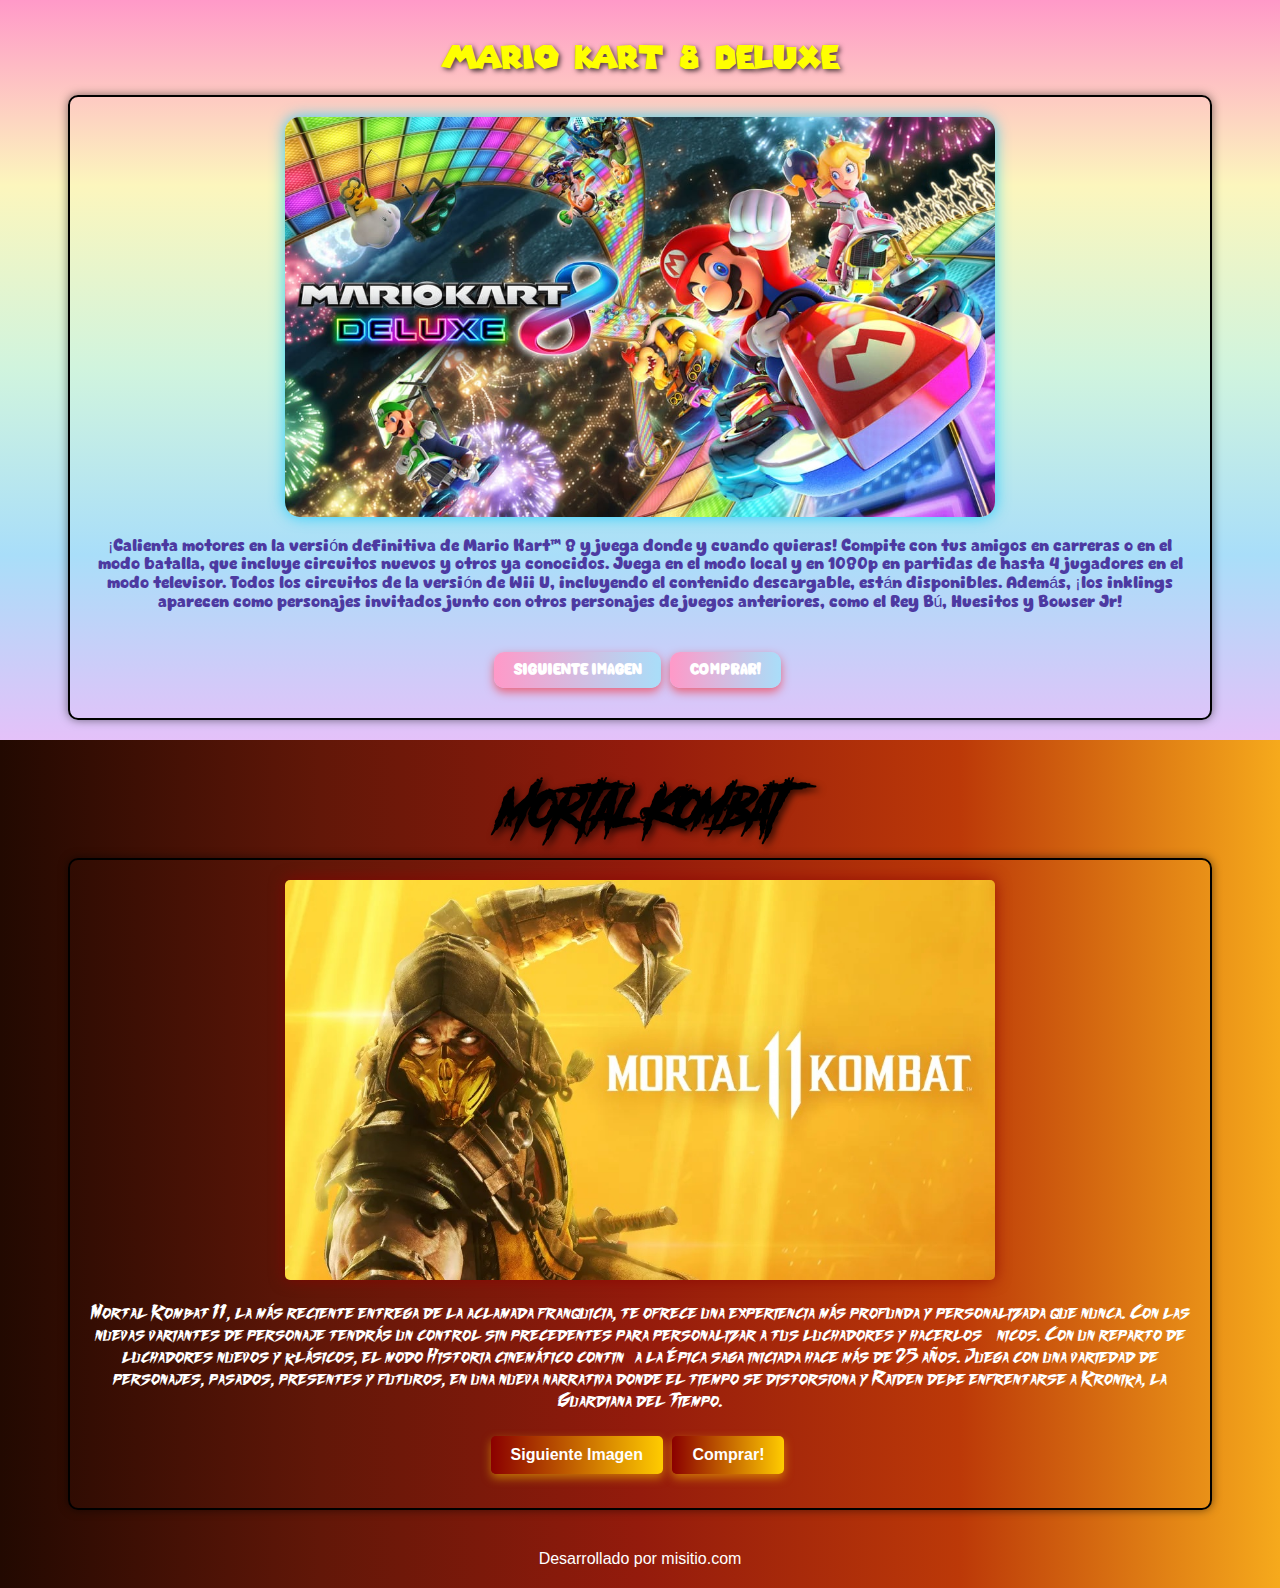
==== index2.html @ 543cd2da "proyecto con los archivos creados y/o modificados de maxi" ====
<!DOCTYPE html>
<html lang="es">
<head>
    <link rel="stylesheet" href="css/estilos-2.css">
    <link rel="stylesheet" href="Fuentes/Fonts.css">
    <link rel="stylesheet" href="pages/mario.html">
    <link rel="stylesheet" href="pages/mortal.html">
    <meta charset="UTF-8">
    <meta name="viewport" content="width=device-width, initial-scale=1.0">
    <title>Juegos</title>
</head>
<body>
    <!DOCTYPE html>
    <html lang="es">
    
    <head>
        <meta charset="UTF-8">
        <meta name="viewport" content="width=device-width, initial-scale=1.0">
        <title> Juegos </title>
        <link rel="stylesheet" href="css/estilos-2.css">
        <link rel="stylesheet" href="pages/mario.html">
        <link rel="stylesheet" href="pages/mortal.html">
        <link rel="stylesheet" href="Fuentes/Fonts.css">
    
        </head>
    
    <body>
      <div class="top-section">
            <h1 class="Title-Mk-8">Mario Kart 8 Deluxe</h1>
            <div class="Container-mk-8">
                <div class="content-container">
                    <div class="image-container">
                        <img class="Img-Mk-8" src="/images/MarioK/mario-kart-8-deluxe.jpg" alt="">
                    </div>
                    <p class="Text-Mk-8" id="text-mk8">
                        ¡Calienta motores en la versión definitiva de Mario Kart™ 8 y juega donde y cuando quieras!
                        Compite con tus amigos en carreras o en el modo batalla, que incluye circuitos nuevos y otros ya conocidos.
                        Juega en el modo local y en 1080p en partidas de hasta 4 jugadores en el modo televisor.
                        Todos los circuitos de la versión de Wii U, incluyendo el contenido descargable, están disponibles.
                        Además, ¡los inklings aparecen como personajes invitados junto con otros personajes de juegos anteriores,
                        como el Rey Bú, Huesitos y Bowser Jr!
                    </p>
                    <a class="Button-mk-8" href="javascript:void(0);" onclick="nextImage('mk8')">Siguiente Imagen</a>
                    <a href=" "><a class="Button-mk-8">Comprar!</a></a>
                </div>
            </div>
        </div>
    
        <div class="bottom-section">
            <h1 class="Title-mk-11">Mortal   Kombat</h1>
            <div class="Container-Mk-11">
                <div class="content-container">
                    <div class="image-container">
                        <img class="Img-Mk-11" src="/images/MortalK/mortal-kombat-11.jpg" alt="">
                    </div>
                    <p class="Text-Mk-11" id="text-mk11">
                        Mortal Kombat 11, la más reciente entrega de la aclamada franquicia,
                        te ofrece una experiencia más profunda y personalizada que nunca.
                        Con las nuevas variantes de personaje tendrás un control sin precedentes
                        para personalizar a tus luchadores y hacerlos únicos.
                        Con un reparto de luchadores nuevos y klásicos, el modo Historia cinemático
                        continúa la épica saga iniciada hace más de 25 años.
                        Juega con una variedad de personajes, pasados, presentes y futuros,
                        en una nueva narrativa donde el tiempo se distorsiona y Raiden debe
                        enfrentarse a Kronika, la Guardiana del Tiempo.
                    </p>
                    <a class="Button-mk-11" href="javascript:void(0);" onclick="nextImage('mk11')">Siguiente Imagen</a>
                    <a href="pages/mortal.html"><a class="Button-mk-11">Comprar!</a></a>
                </div>
            </div>
            <footer>Desarrollado por misitio.com</footer>
        </div>
    </body>
        <script>
         let mk8Images = [
            "/images/MarioK/mario-kart-8-deluxe.jpg",
            "/images/MarioK/MarioK1.png",
            "/images/MarioK/MarioK2.png",
            "/images/MarioK/MarioK4.png"
        ];
    
        let mk8Texts = [
            " ¡Calienta motores en la versión definitiva de Mario Kart™ 8 y juega donde y cuando quieras! Compite con tus amigos en carreras o en el modo batalla, que incluye circuitos nuevos y otros ya conocidos. Juega en el modo local y en 1080p en partidas de hasta 4 jugadores en el modo televisor. Todos los circuitos de la versión de Wii U, incluyendo el contenido descargable, están disponibles. Además, ¡los inklings aparecen como personajes invitados junto con otros personajes de juegos anteriores, como el Rey Bú, Huesitos y Bowser Jr!",
            
            " Si buscas diversión sin límites, este es el juego perfecto. Con más de 48 circuitos, 42 personajes y una jugabilidad adictiva, Mario Kart 8 Deluxe ofrece la experiencia definitiva de carreras arcade. ¡Juega solo, con amigos o en línea y demuestra quién es el mejor piloto!",
            " ✅ Modo multijugador local y en línea hasta para 12 jugadores. ✅ Todos los DLC de la versión de Wii U incluidos.✅ Jugabilidad fluida a 60 FPS y gráficos en HD. ✅ Modo batalla renovado con nuevos circuitos y estrategias.",
            "En Mario Kart 8 Deluxe, si usas a Bowser con el kart Badwagon y ruedas Monster, ¡su peso es el más alto del juego! Esto le permite empujar a otros jugadores con facilidad, pero con menor aceleración."
        ];
    
        let mk11Images = [
            "/images/MortalK/mortal-kombat-11.jpg",
            "/images/MortalK/MortalK1.png",
            "/images/MortalK/MortalK2.png",
            "/images/MortalK/MortalK3.png"
        ];
    
        let mk11Texts = [
            " Mortal Kombat 11, la más reciente entrega de la aclamada franquicia, te ofrece una experiencia más profunda y personalizada que nunca.Con las nuevas variantes de personaje tendrás un control sin precedentes para personalizar a tus luchadores y hacerlos únicos. Con un reparto de luchadores nuevos y klásicos, el modo Historia cinemáticocontinúa la épica saga iniciada hace más de 25 años. Juega con una variedad de personajes, pasados, presentes y futuros, en una nueva narrativa donde el tiempo se distorsiona y Raiden debe enfrentarse a Kronika, la Guardiana del Tiempo. ",
            "Si eres fanático de los juegos de lucha, Mortal Kombat 11 es una joya imperdible. Con su historia cinematográfica épica, una jugabilidad mejorada y personajes icónicos, este título te sumerge en combates intensos con gráficos espectaculares y mecánicas renovadas. ¡Siente el poder de cada golpe y realiza los Fatalities más brutales jamás vistos!",
            "✔️ Variedad de personajes: Desde Scorpion y Sub-Zero hasta invitados como Terminator y Spawn. ✔️ Personalización avanzada: Modifica habilidades, skins y equipo para cada luchador. ✔️ Modo historia envolvente: Un viaje lleno de giros, viajes en el tiempo y enfrentamientos épicos. ✔️ Torres del Tiempo: Desafíos en constante cambio que pondrán a prueba tus habilidades",
            "El icónico grito Toasty! de los antiguos juegos de Mortal Kombat tiene una referencia oculta en MK11. Si realizas un Brutality con Scorpion, a veces escucharás una versión oculta del sonido original. ¡Un guiño nostálgico para los fans de la saga!"
        ];
    
        let mk8Index = 0;
        let mk11Index = 0;
    
        function nextImage(game) {
            if (game === 'mk8') {
                mk8Index = (mk8Index + 1) % mk8Images.length;
                document.querySelector('.Img-Mk-8').src = mk8Images[mk8Index];
                document.querySelector('#text-mk8').textContent = mk8Texts[mk8Index];
            } else if (game === 'mk11') {
                mk11Index = (mk11Index + 1) % mk11Images.length;
                document.querySelector('.Img-Mk-11').src = mk11Images[mk11Index];
                document.querySelector('#text-mk11').textContent = mk11Texts[mk11Index];
            }
        }
    </script>
    
    </html>
</html
---- css/estilos-2.css ----
body {
    height: 100vh;
    margin: 0;
    display: flex;
    flex-direction: column;
    color: white;
    font-family: Arial, sans-serif;
    overflow-x: hidden;
}
.top-section, .bottom-section {
    flex: 1;
    text-align: center;
    padding: 20px;
    position: relative;
}
.top-section {
    background: linear-gradient(to bottom, #ff99c8, #fcf6bd, #d0f4de, #a9def9, #e4c1f9);
}
.bottom-section {
    background: linear-gradient(90deg, #220901, #621708, #941b0c, #bc3908, #f6aa1c);
}
.bottom-section::before {
    content: "";
    position: absolute;
    width: 100%;
    height: 50%;
    bottom: 10%;
    background: radial-gradient(circle, rgba(255, 69, 0, 0.7) 20%, rgba(0, 0, 0, 0) 80%);
    filter: blur(20px);
    z-index: -1; 
}
h1 {
    text-shadow: 2px 2px 5px rgba(0, 0, 0, 0.7);
}
.Title-Mk-8 {
    color: yellow;
    font-family: 'mario1', sans-serif;
}
.Title-mk-11 {
    color: rgb(0, 0, 0);
    font-family: 'mortal1', sans-serif;
    transform: scale(1.5);
}
a {
    text-decoration: none; /* Para quitar subrayado */
}
.Container-mk-8, .Container-Mk-11 {
    max-width: 1100px;
    text-align: center;
    align-items: center;
    display: flex;
    flex-direction: column;
    border: 2px solid #000; 
    border-radius: 10px; 
    box-shadow: 0 6px 20px rgba(0, 0, 0, 0.2), 0 4px 25px rgba(255, 100, 0, 0.3);
    background-color: transparent; 
    padding: 20px;
    margin-left: auto; 
    margin-right: auto; 
}
.image-container img {
    max-width: 90%;  
    max-height: 400px;  
    object-fit: contain;  
    transition: opacity 0.3s ease;
}
.Text-Mk-8, .Mk-11 {
    margin-bottom: 30px;
    text-align: center;
}
.Text-Mk-8{
    color:rgb(77, 58, 161);
    font-family: 'mario2', sans-serif;
}
.Text-Mk-11{
    font-family:'mortal2',sans-serif;
}
.Container-mk-8, .Container-Mk-11 {
    max-width: 1100px;
    text-align: center;
    align-items: center;
    display: flex;
    flex-direction: column;
    padding-left: 20%;
    border: 2px solid #000; 
    border-radius: 10px; 
    box-shadow: 0 0 10px rgba(0, 0, 0, 0.5); 
    background-color: transparent; 
    padding: 20px; 
}
a.Button-mk-8, a.Button-mk-11 {
    display: inline-block;
    padding: 10px 20px;
    border: none;
    cursor: pointer;
    font-size: 16px;
    margin-top: 10px;
    margin-bottom: 10px; 
    box-sizing: border-box;
    text-decoration: none;
}
.Button-mk-8 {
    background: linear-gradient(to right, #ff99c8, #a9def9); 
    color: white;
    margin-right: 5px;
    font-weight: bold;
    border: none;
    border-radius: 10px;
    padding: 12px 24px;
    cursor: pointer;
    box-shadow: 0 4px 10px rgba(255, 0, 0, 0.5);
    transition: all 0.3s ease-in-out;
    font-family: 'mario3', sans-serif;
}
.Button-mk-11 {
    background: linear-gradient(to right, #8b0000, #ffcc00);
    color: #fff;
    font-weight: bold;
    border-radius: 5px;
    margin-right: 5px;
    padding: 12px 24px;
    cursor: pointer;
    box-shadow: 0 4px 10px rgba(255, 204, 0, 0.5);
    transition: all 0.4s ease-in-out;
    position: relative;
    overflow: hidden;
}
.Button-mk-8:hover {
    transform: scale(1.1);
    box-shadow: 0 6px 15px rgba(255, 0, 0, 0.7);
}
.Button-mk-11:hover {
    transform: scale(1.1);
    box-shadow: 0 0 20px rgba(255, 69, 0, 0.8), 0 0 40px rgba(255, 69, 0, 0.5);
}
.Img-Mk-8 {
    max-width: 90%;
    border-radius: 15px;
    box-shadow: 0 0 15px rgba(0, 200, 255, 0.8);
    transition: transform 0.3s ease-in-out, box-shadow 0.3s ease-in-out;
}
.Img-Mk-11 {
    max-width: 90%;
    border-radius: 5px;
    box-shadow: 0 0 15px rgba(139, 0, 0, 0.7);
    transition: transform 0.2s ease-in-out, box-shadow 0.3s ease-in-out;
}
footer {
    padding-top: 40px;
}
---- Fuentes/Fonts.css ----
@font-face{
    font-family: 'mario1';
    src: url(MarioKart/SuperMario256/SuperMario256.ttf) format(truetype);
}
@font-face{
    font-family: 'mario2';
    src: url(/Fuentes/MarioKart/CuteDino/Cute\ Dino.ttf) format(truetype);
}
@font-face{
    font-family: 'mario2';
    src: url(/Fuentes/MarioKart/CuteDino/Cute\ Dino.otf) format(opentype);
}
@font-face{
    font-family: 'mario3';
    src: url(/Fuentes/MarioKart/HOLLYSWEET/HOLYSWEET.ttf) format(truetype);
}
@font-face{
    font-family: 'mortal1';
    src: url(/Fuentes/Mortalkombat/Another_danger/Another\ Danger\ -\ Demo.otf) format(opentype);
}
@font-face{
    font-family: 'mortal1';
    src: url(/Fuentes/Mortalkombat/Another_danger/Another\ Danger\ Slanted\ -\ Demo.otf) format(opentype);
}
@font-face{
    font-family: 'mortal2';
    src: url(/Fuentes/Mortalkombat/Fight-Sprit/Fighting\ Spirit\ 2\ bold.otf) format(opentype);

}
@font-face{ 

    font-family: 'mortal3';
    src: url(/Fuentes/Mortalkombat/Scream-again/Scream\ Again.ttf) format(truetype);
}
---- css/estilos-2.css ----
body {
    height: 100vh;
    margin: 0;
    display: flex;
    flex-direction: column;
    color: white;
    font-family: Arial, sans-serif;
    overflow-x: hidden;
}
.top-section, .bottom-section {
    flex: 1;
    text-align: center;
    padding: 20px;
    position: relative;
}
.top-section {
    background: linear-gradient(to bottom, #ff99c8, #fcf6bd, #d0f4de, #a9def9, #e4c1f9);
}
.bottom-section {
    background: linear-gradient(90deg, #220901, #621708, #941b0c, #bc3908, #f6aa1c);
}
.bottom-section::before {
    content: "";
    position: absolute;
    width: 100%;
    height: 50%;
    bottom: 10%;
    background: radial-gradient(circle, rgba(255, 69, 0, 0.7) 20%, rgba(0, 0, 0, 0) 80%);
    filter: blur(20px);
    z-index: -1; 
}
h1 {
    text-shadow: 2px 2px 5px rgba(0, 0, 0, 0.7);
}
.Title-Mk-8 {
    color: yellow;
    font-family: 'mario1', sans-serif;
}
.Title-mk-11 {
    color: rgb(0, 0, 0);
    font-family: 'mortal1', sans-serif;
    transform: scale(1.5);
}
a {
    text-decoration: none; /* Para quitar subrayado */
}
.Container-mk-8, .Container-Mk-11 {
    max-width: 1100px;
    text-align: center;
    align-items: center;
    display: flex;
    flex-direction: column;
    border: 2px solid #000; 
    border-radius: 10px; 
    box-shadow: 0 6px 20px rgba(0, 0, 0, 0.2), 0 4px 25px rgba(255, 100, 0, 0.3);
    background-color: transparent; 
    padding: 20px;
    margin-left: auto; 
    margin-right: auto; 
}
.image-container img {
    max-width: 90%;  
    max-height: 400px;  
    object-fit: contain;  
    transition: opacity 0.3s ease;
}
.Text-Mk-8, .Mk-11 {
    margin-bottom: 30px;
    text-align: center;
}
.Text-Mk-8{
    color:rgb(77, 58, 161);
    font-family: 'mario2', sans-serif;
}
.Text-Mk-11{
    font-family:'mortal2',sans-serif;
}
.Container-mk-8, .Container-Mk-11 {
    max-width: 1100px;
    text-align: center;
    align-items: center;
    display: flex;
    flex-direction: column;
    padding-left: 20%;
    border: 2px solid #000; 
    border-radius: 10px; 
    box-shadow: 0 0 10px rgba(0, 0, 0, 0.5); 
    background-color: transparent; 
    padding: 20px; 
}
a.Button-mk-8, a.Button-mk-11 {
    display: inline-block;
    padding: 10px 20px;
    border: none;
    cursor: pointer;
    font-size: 16px;
    margin-top: 10px;
    margin-bottom: 10px; 
    box-sizing: border-box;
    text-decoration: none;
}
.Button-mk-8 {
    background: linear-gradient(to right, #ff99c8, #a9def9); 
    color: white;
    margin-right: 5px;
    font-weight: bold;
    border: none;
    border-radius: 10px;
    padding: 12px 24px;
    cursor: pointer;
    box-shadow: 0 4px 10px rgba(255, 0, 0, 0.5);
    transition: all 0.3s ease-in-out;
    font-family: 'mario3', sans-serif;
}
.Button-mk-11 {
    background: linear-gradient(to right, #8b0000, #ffcc00);
    color: #fff;
    font-weight: bold;
    border-radius: 5px;
    margin-right: 5px;
    padding: 12px 24px;
    cursor: pointer;
    box-shadow: 0 4px 10px rgba(255, 204, 0, 0.5);
    transition: all 0.4s ease-in-out;
    position: relative;
    overflow: hidden;
}
.Button-mk-8:hover {
    transform: scale(1.1);
    box-shadow: 0 6px 15px rgba(255, 0, 0, 0.7);
}
.Button-mk-11:hover {
    transform: scale(1.1);
    box-shadow: 0 0 20px rgba(255, 69, 0, 0.8), 0 0 40px rgba(255, 69, 0, 0.5);
}
.Img-Mk-8 {
    max-width: 90%;
    border-radius: 15px;
    box-shadow: 0 0 15px rgba(0, 200, 255, 0.8);
    transition: transform 0.3s ease-in-out, box-shadow 0.3s ease-in-out;
}
.Img-Mk-11 {
    max-width: 90%;
    border-radius: 5px;
    box-shadow: 0 0 15px rgba(139, 0, 0, 0.7);
    transition: transform 0.2s ease-in-out, box-shadow 0.3s ease-in-out;
}
footer {
    padding-top: 40px;
}
---- Fuentes/Fonts.css ----
@font-face{
    font-family: 'mario1';
    src: url(MarioKart/SuperMario256/SuperMario256.ttf) format(truetype);
}
@font-face{
    font-family: 'mario2';
    src: url(/Fuentes/MarioKart/CuteDino/Cute\ Dino.ttf) format(truetype);
}
@font-face{
    font-family: 'mario2';
    src: url(/Fuentes/MarioKart/CuteDino/Cute\ Dino.otf) format(opentype);
}
@font-face{
    font-family: 'mario3';
    src: url(/Fuentes/MarioKart/HOLLYSWEET/HOLYSWEET.ttf) format(truetype);
}
@font-face{
    font-family: 'mortal1';
    src: url(/Fuentes/Mortalkombat/Another_danger/Another\ Danger\ -\ Demo.otf) format(opentype);
}
@font-face{
    font-family: 'mortal1';
    src: url(/Fuentes/Mortalkombat/Another_danger/Another\ Danger\ Slanted\ -\ Demo.otf) format(opentype);
}
@font-face{
    font-family: 'mortal2';
    src: url(/Fuentes/Mortalkombat/Fight-Sprit/Fighting\ Spirit\ 2\ bold.otf) format(opentype);

}
@font-face{ 

    font-family: 'mortal3';
    src: url(/Fuentes/Mortalkombat/Scream-again/Scream\ Again.ttf) format(truetype);
}
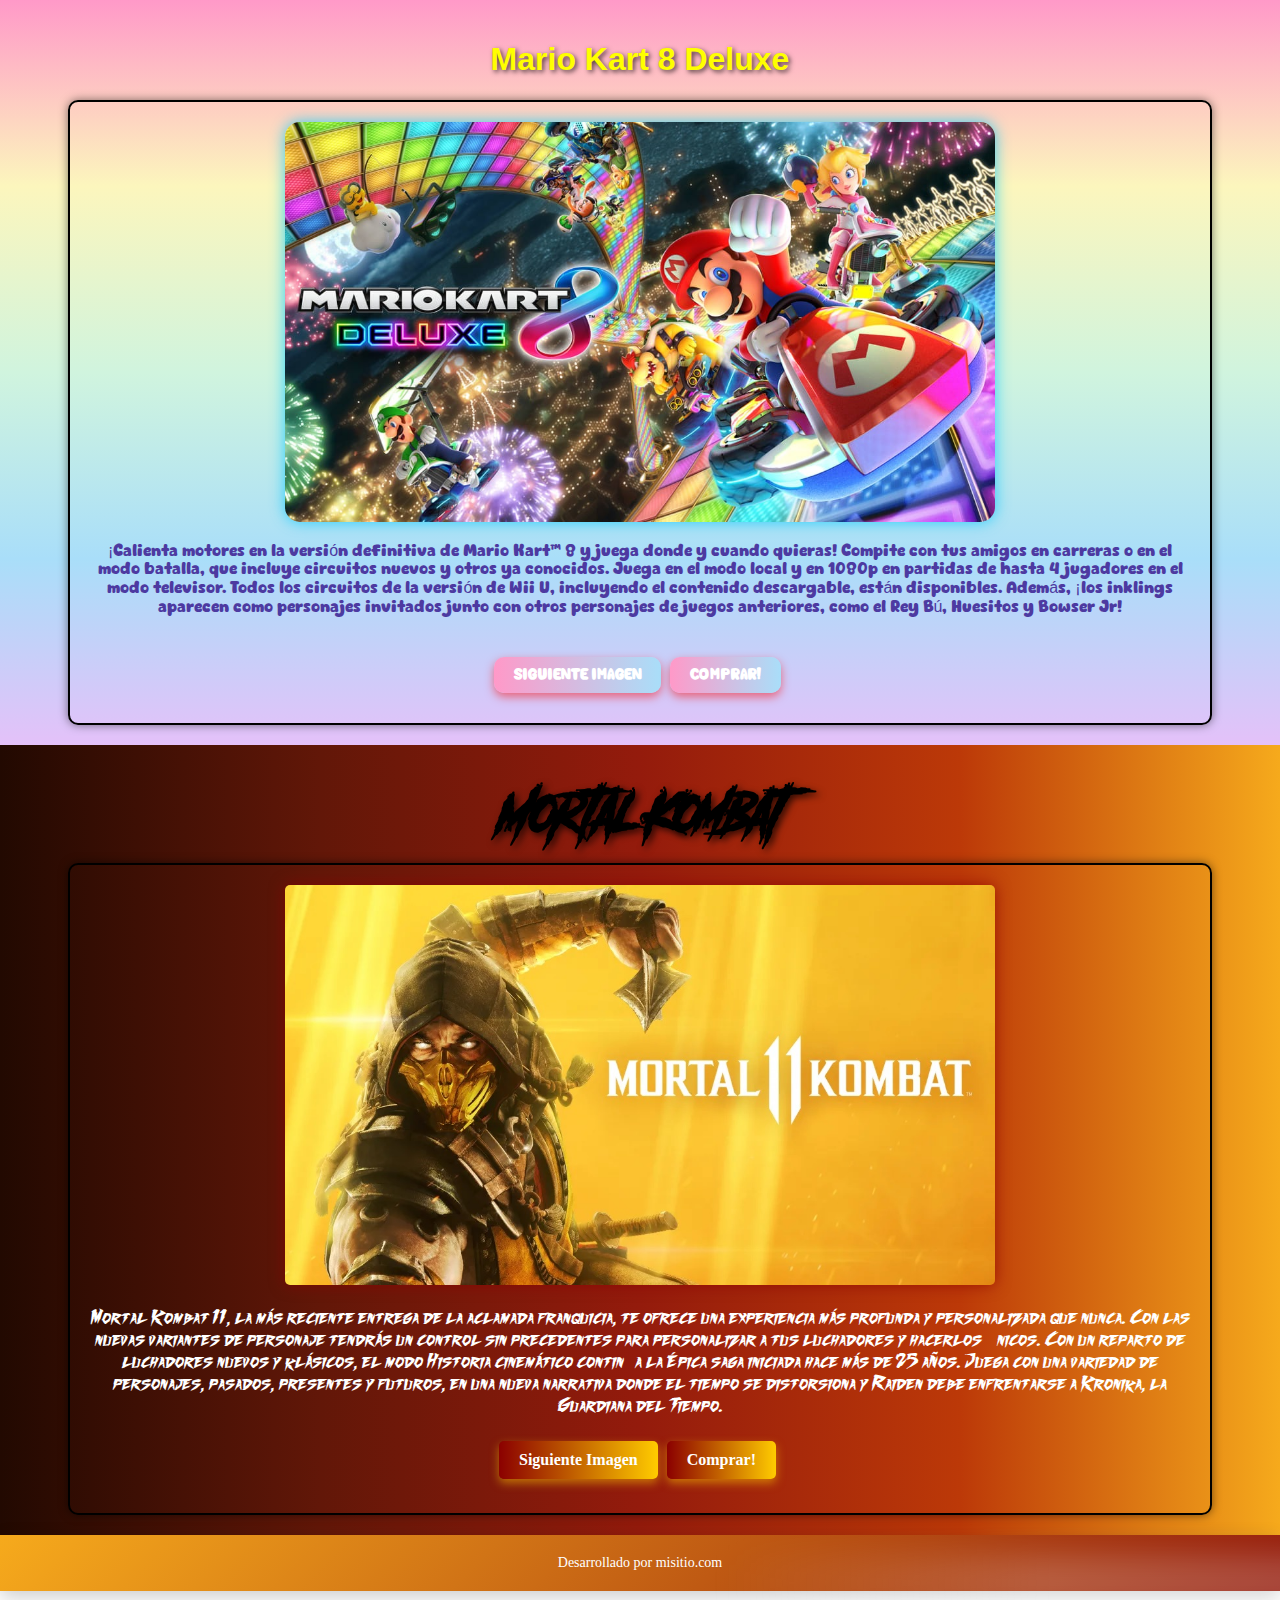
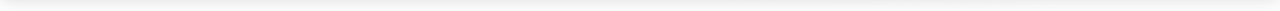
==== commit b62ba358: "arrego de los nombres" ====
--- a/index2.html
+++ b/index2.html
@@ -3,74 +3,59 @@
 <head>
     <link rel="stylesheet" href="css/estilos-2.css">
     <link rel="stylesheet" href="Fuentes/Fonts.css">
-    <link rel="stylesheet" href="pages/mario.html">
-    <link rel="stylesheet" href="pages/mortal.html">
     <meta charset="UTF-8">
     <meta name="viewport" content="width=device-width, initial-scale=1.0">
-    <title>Juegos</title>
+    <title>Maximo Core - Rocio Sosa - Juegos </title>
 </head>
 <body>
-    <!DOCTYPE html>
-    <html lang="es">
-    
-    <head>
-        <meta charset="UTF-8">
-        <meta name="viewport" content="width=device-width, initial-scale=1.0">
-        <title> Juegos </title>
-        <link rel="stylesheet" href="css/estilos-2.css">
-        <link rel="stylesheet" href="pages/mario.html">
-        <link rel="stylesheet" href="pages/mortal.html">
-        <link rel="stylesheet" href="Fuentes/Fonts.css">
-    
-        </head>
-    
-    <body>
-      <div class="top-section">
-            <h1 class="Title-Mk-8">Mario Kart 8 Deluxe</h1>
-            <div class="Container-mk-8">
-                <div class="content-container">
-                    <div class="image-container">
-                        <img class="Img-Mk-8" src="/images/MarioK/mario-kart-8-deluxe.jpg" alt="">
-                    </div>
-                    <p class="Text-Mk-8" id="text-mk8">
-                        ¡Calienta motores en la versión definitiva de Mario Kart™ 8 y juega donde y cuando quieras!
-                        Compite con tus amigos en carreras o en el modo batalla, que incluye circuitos nuevos y otros ya conocidos.
-                        Juega en el modo local y en 1080p en partidas de hasta 4 jugadores en el modo televisor.
-                        Todos los circuitos de la versión de Wii U, incluyendo el contenido descargable, están disponibles.
-                        Además, ¡los inklings aparecen como personajes invitados junto con otros personajes de juegos anteriores,
-                        como el Rey Bú, Huesitos y Bowser Jr!
-                    </p>
-                    <a class="Button-mk-8" href="javascript:void(0);" onclick="nextImage('mk8')">Siguiente Imagen</a>
-                    <a href=" "><a class="Button-mk-8">Comprar!</a></a>
+<div>
+    <div class="top-section">
+        <h1 class="Title-Mk-8">Mario Kart 8 Deluxe</h1>
+        <div class="Container-mk-8">
+            <div class="content-container">
+                <div class="image-container">
+                    <img class="Img-Mk-8" src="images/MarioK/mario-kart-8-deluxe.jpg" alt="">
                 </div>
+                <p class="Text-Mk-8" id="text-mk8">
+                    ¡Calienta motores en la versión definitiva de Mario Kart™ 8 y juega donde y cuando quieras!
+                    Compite con tus amigos en carreras o en el modo batalla, que incluye circuitos nuevos y otros ya conocidos.
+                    Juega en el modo local y en 1080p en partidas de hasta 4 jugadores en el modo televisor.
+                    Todos los circuitos de la versión de Wii U, incluyendo el contenido descargable, están disponibles.
+                    Además, ¡los inklings aparecen como personajes invitados junto con otros personajes de juegos anteriores,
+                    como el Rey Bú, Huesitos y Bowser Jr!
+                </p>
+                <a class="Button-mk-8" href="javascript:void(0);" onclick="nextImage('mk8')">Siguiente Imagen</a>
+                <a href=" "><a class="Button-mk-8">Comprar!</a></a>
             </div>
         </div>
-    
-        <div class="bottom-section">
-            <h1 class="Title-mk-11">Mortal   Kombat</h1>
-            <div class="Container-Mk-11">
-                <div class="content-container">
-                    <div class="image-container">
-                        <img class="Img-Mk-11" src="/images/MortalK/mortal-kombat-11.jpg" alt="">
-                    </div>
-                    <p class="Text-Mk-11" id="text-mk11">
-                        Mortal Kombat 11, la más reciente entrega de la aclamada franquicia,
-                        te ofrece una experiencia más profunda y personalizada que nunca.
-                        Con las nuevas variantes de personaje tendrás un control sin precedentes
-                        para personalizar a tus luchadores y hacerlos únicos.
-                        Con un reparto de luchadores nuevos y klásicos, el modo Historia cinemático
-                        continúa la épica saga iniciada hace más de 25 años.
-                        Juega con una variedad de personajes, pasados, presentes y futuros,
-                        en una nueva narrativa donde el tiempo se distorsiona y Raiden debe
-                        enfrentarse a Kronika, la Guardiana del Tiempo.
-                    </p>
-                    <a class="Button-mk-11" href="javascript:void(0);" onclick="nextImage('mk11')">Siguiente Imagen</a>
-                    <a href="pages/mortal.html"><a class="Button-mk-11">Comprar!</a></a>
+    </div>
+
+    <div class="bottom-section">
+        <h1 class="Title-mk-11">Mortal   Kombat</h1>
+        <div class="Container-Mk-11">
+            <div class="content-container">
+                <div class="image-container">
+                    <img class="Img-Mk-11" src="images/MortalK/mortal-kombat-11.jpg" alt="">
                 </div>
+                <p class="Text-Mk-11" id="text-mk11">
+                    Mortal Kombat 11, la más reciente entrega de la aclamada franquicia,
+                    te ofrece una experiencia más profunda y personalizada que nunca.
+                    Con las nuevas variantes de personaje tendrás un control sin precedentes
+                    para personalizar a tus luchadores y hacerlos únicos.
+                    Con un reparto de luchadores nuevos y klásicos, el modo Historia cinemático
+                    continúa la épica saga iniciada hace más de 25 años.
+                    Juega con una variedad de personajes, pasados, presentes y futuros,
+                    en una nueva narrativa donde el tiempo se distorsiona y Raiden debe
+                    enfrentarse a Kronika, la Guardiana del Tiempo.
+                </p>
+                <a class="Button-mk-11" href="javascript:void(0);" onclick="nextImage('mk11')">Siguiente Imagen</a>
+                <a href=""><a class="Button-mk-11">Comprar!</a></a>
             </div>
-            <footer>Desarrollado por misitio.com</footer>
         </div>
-    </body>
+    </div>
+    <footer>Desarrollado por misitio.com</footer>
+</div>     
+</body>
         <script>
          let mk8Images = [
             "/images/MarioK/mario-kart-8-deluxe.jpg",
--- a/css/estilos-2.css
+++ b/css/estilos-2.css
@@ -4,7 +4,6 @@
     display: flex;
     flex-direction: column;
     color: white;
-    font-family: Arial, sans-serif;
     overflow-x: hidden;
 }
 .top-section, .bottom-section {
@@ -42,7 +41,7 @@
     transform: scale(1.5);
 }
 a {
-    text-decoration: none; /* Para quitar subrayado */
+    text-decoration: none;
 }
 .Container-mk-8, .Container-Mk-11 {
     max-width: 1100px;
@@ -146,5 +145,36 @@
     transition: transform 0.2s ease-in-out, box-shadow 0.3s ease-in-out;
 }
 footer {
-    padding-top: 40px;
+    background: linear-gradient(135deg, #f6aa1c, #941b0c);
+    color: white;
+    text-align: center;
+    padding: 20px 0;
+    font-size: 14px;
+    position: relative;
+    z-index: 10;
+    box-shadow: 0 6px 20px rgba(0, 0, 0, 0.2);
+    transition: background 0.3s ease, box-shadow 0.3s ease;
+}
+
+footer:hover {
+    background: linear-gradient(135deg, #f6aa1c, #d07030);
+    box-shadow: 0 6px 30px rgba(255, 120, 0, 0.6);
+}
+
+footer p {
+    margin: 0;
+    font-family: 'mortal2', sans-serif;
+    font-size: 16px;
+    text-shadow: 1px 1px 4px rgba(0, 0, 0, 0.7);
+    letter-spacing: 1px;
+}
+
+footer::after {
+    content: "";
+    position: absolute;
+    width: 100%;
+    height: 100%;
+    background: radial-gradient(circle, rgba(255, 255, 255, 0.2) 50%, rgba(0, 0, 0, 0) 100%);
+    filter: blur(15px);
+    z-index: -1;
 }--- a/Fuentes/Fonts.css
+++ b/Fuentes/Fonts.css
@@ -1,34 +1,34 @@
 @font-face{
     font-family: 'mario1';
-    src: url(MarioKart/SuperMario256/SuperMario256.ttf) format(truetype);
+    src: url(SuperMario256/SuperMario256.ttf) format(truetype);
 }
 @font-face{
     font-family: 'mario2';
-    src: url(/Fuentes/MarioKart/CuteDino/Cute\ Dino.ttf) format(truetype);
+    src: url(MarioKart/CuteDino/Cute\ Dino.ttf) format(truetype);
 }
 @font-face{
     font-family: 'mario2';
-    src: url(/Fuentes/MarioKart/CuteDino/Cute\ Dino.otf) format(opentype);
+    src: url(MarioKart/CuteDino/Cute\ Dino.otf) format(opentype);
 }
 @font-face{
     font-family: 'mario3';
-    src: url(/Fuentes/MarioKart/HOLLYSWEET/HOLYSWEET.ttf) format(truetype);
+    src: url(MarioKart/HOLLYSWEET/HOLYSWEET.ttf) format(truetype);
 }
 @font-face{
     font-family: 'mortal1';
-    src: url(/Fuentes/Mortalkombat/Another_danger/Another\ Danger\ -\ Demo.otf) format(opentype);
+    src: url(Mortalkombat/Another_danger/Another\ Danger\ -\ Demo.otf) format(opentype);
 }
 @font-face{
     font-family: 'mortal1';
-    src: url(/Fuentes/Mortalkombat/Another_danger/Another\ Danger\ Slanted\ -\ Demo.otf) format(opentype);
+    src: url(Mortalkombat/Another_danger/Another\ Danger\ Slanted\ -\ Demo.otf) format(opentype);
 }
 @font-face{
     font-family: 'mortal2';
-    src: url(/Fuentes/Mortalkombat/Fight-Sprit/Fighting\ Spirit\ 2\ bold.otf) format(opentype);
+    src: url(Mortalkombat/Fight-Sprit/Fighting\ Spirit\ 2\ bold.otf) format(opentype);
 
 }
 @font-face{ 
 
     font-family: 'mortal3';
-    src: url(/Fuentes/Mortalkombat/Scream-again/Scream\ Again.ttf) format(truetype);
+    src: url(Mortalkombat/Scream-again/Scream\ Again.ttf) format(truetype);
 }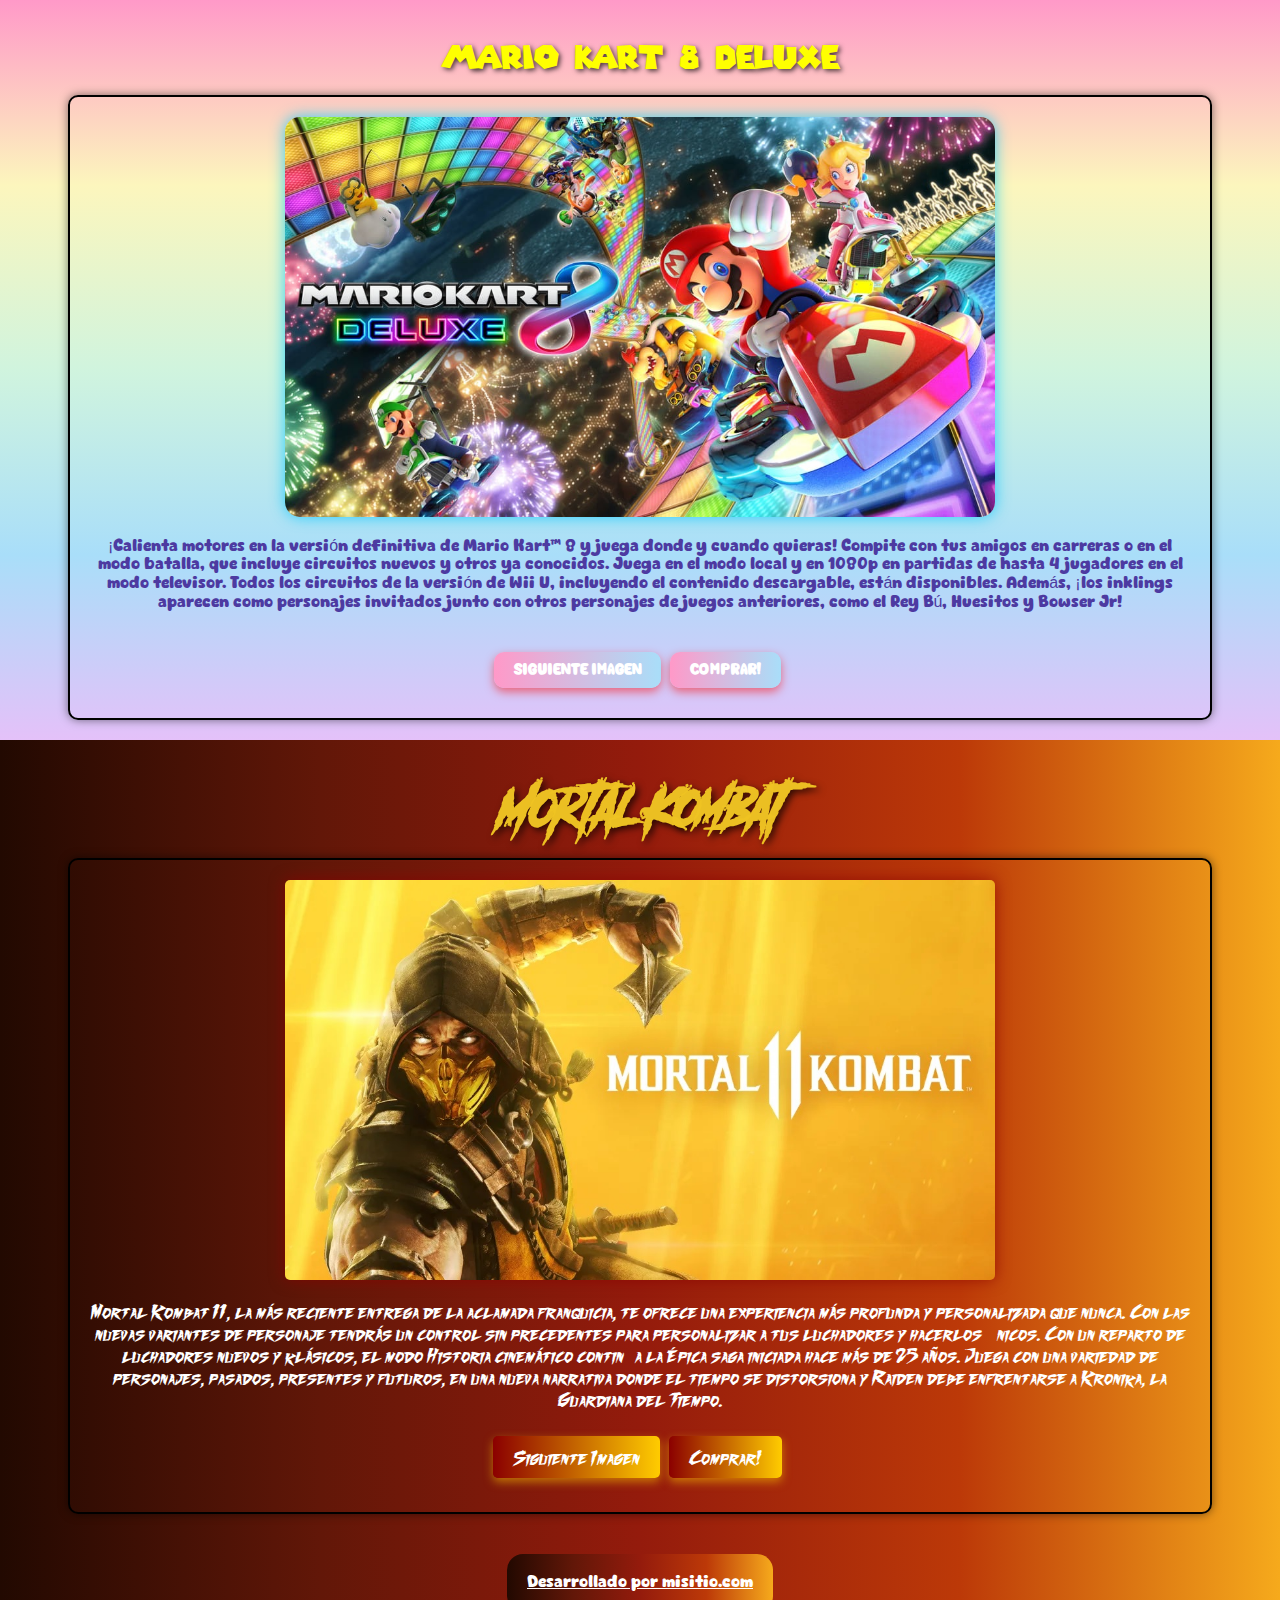
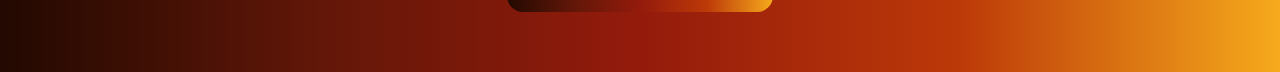
==== commit 0710068b: "ultimo commit por trabajo finalizado" ====
--- a/index2.html
+++ b/index2.html
@@ -1,94 +1,105 @@
 <!DOCTYPE html>
 <html lang="es">
+
 <head>
-    <link rel="stylesheet" href="css/estilos-2.css">
-    <link rel="stylesheet" href="Fuentes/Fonts.css">
     <meta charset="UTF-8">
     <meta name="viewport" content="width=device-width, initial-scale=1.0">
-    <title>Maximo Core - Rocio Sosa - Juegos </title>
+    <title> Maximo Core - Rocio Belen - Juegos"</title>
+    <link rel="stylesheet" href="css/estilos-2.css">
+    <link rel="stylesheet" href="pages/mario.html">
+    <link rel="stylesheet" href="pages/mortal.html">
+    <link rel="stylesheet" href="Fuentes/Fonts.css">
+    <link rel="stylesheet" href="index.html">
 </head>
+
 <body>
-<div>
-    <div class="top-section">
-        <h1 class="Title-Mk-8">Mario Kart 8 Deluxe</h1>
-        <div class="Container-mk-8">
-            <div class="content-container">
-                <div class="image-container">
-                    <img class="Img-Mk-8" src="images/MarioK/mario-kart-8-deluxe.jpg" alt="">
+
+    <body>
+        <div class="top-section">
+            <h1 class="Title-Mk-8">Mario Kart 8 Deluxe</h1>
+            <div class="Container-mk-8">
+                <div class="content-container">
+                    <div class="image-container">
+                        <img class="Img-Mk-8" src="images/MarioK/mario-kart-8-deluxe.jpg"
+                            alt="Imagenes sobre Mario Kart 8 Deluxe">
+                    </div>
+                    <p class="Text-Mk-8" id="text-mk8">
+                        ¡Calienta motores en la versión definitiva de Mario Kart™ 8 y juega donde y cuando quieras!
+                        Compite con tus amigos en carreras o en el modo batalla, que incluye circuitos nuevos y otros ya
+                        conocidos.
+                        Juega en el modo local y en 1080p en partidas de hasta 4 jugadores en el modo televisor.
+                        Todos los circuitos de la versión de Wii U, incluyendo el contenido descargable, están
+                        disponibles.
+                        Además, ¡los inklings aparecen como personajes invitados junto con otros personajes de juegos
+                        anteriores,
+                        como el Rey Bú, Huesitos y Bowser Jr!
+                    </p>
+                    <a class="Button-mk-8" href="javascript:void(0);" onclick="nextImage('mk8')">Siguiente Imagen</a>
+                    <a href=" "><a href="index.html" , class="Button-mk-8">Comprar!</a></a>
                 </div>
-                <p class="Text-Mk-8" id="text-mk8">
-                    ¡Calienta motores en la versión definitiva de Mario Kart™ 8 y juega donde y cuando quieras!
-                    Compite con tus amigos en carreras o en el modo batalla, que incluye circuitos nuevos y otros ya conocidos.
-                    Juega en el modo local y en 1080p en partidas de hasta 4 jugadores en el modo televisor.
-                    Todos los circuitos de la versión de Wii U, incluyendo el contenido descargable, están disponibles.
-                    Además, ¡los inklings aparecen como personajes invitados junto con otros personajes de juegos anteriores,
-                    como el Rey Bú, Huesitos y Bowser Jr!
-                </p>
-                <a class="Button-mk-8" href="javascript:void(0);" onclick="nextImage('mk8')">Siguiente Imagen</a>
-                <a href=" "><a class="Button-mk-8">Comprar!</a></a>
             </div>
         </div>
-    </div>
 
-    <div class="bottom-section">
-        <h1 class="Title-mk-11">Mortal   Kombat</h1>
-        <div class="Container-Mk-11">
-            <div class="content-container">
-                <div class="image-container">
-                    <img class="Img-Mk-11" src="images/MortalK/mortal-kombat-11.jpg" alt="">
+        <div class="bottom-section">
+            <h1 class="Title-mk-11">Mortal Kombat</h1>
+            <div class="Container-Mk-11">
+                <div class="content-container">
+                    <div class="image-container">
+                        <img class="Img-Mk-11" src="images/MortalK/mortal-kombat-11.jpg"
+                            alt="Imagenes sobre Mortal Kombat 11">
+                    </div>
+                    <p class="Text-Mk-11" id="text-mk11">
+                        Mortal Kombat 11, la más reciente entrega de la aclamada franquicia,
+                        te ofrece una experiencia más profunda y personalizada que nunca.
+                        Con las nuevas variantes de personaje tendrás un control sin precedentes
+                        para personalizar a tus luchadores y hacerlos únicos.
+                        Con un reparto de luchadores nuevos y klásicos, el modo Historia cinemático
+                        continúa la épica saga iniciada hace más de 25 años.
+                        Juega con una variedad de personajes, pasados, presentes y futuros,
+                        en una nueva narrativa donde el tiempo se distorsiona y Raiden debe
+                        enfrentarse a Kronika, la Guardiana del Tiempo.
+                    </p>
+                    <a class="Button-mk-11" href="javascript:void(0);" onclick="nextImage('mk11')">Siguiente Imagen</a>
+                    <a href=""><a href="index.html" , class="Button-mk-11">Comprar!</a></a>
+
                 </div>
-                <p class="Text-Mk-11" id="text-mk11">
-                    Mortal Kombat 11, la más reciente entrega de la aclamada franquicia,
-                    te ofrece una experiencia más profunda y personalizada que nunca.
-                    Con las nuevas variantes de personaje tendrás un control sin precedentes
-                    para personalizar a tus luchadores y hacerlos únicos.
-                    Con un reparto de luchadores nuevos y klásicos, el modo Historia cinemático
-                    continúa la épica saga iniciada hace más de 25 años.
-                    Juega con una variedad de personajes, pasados, presentes y futuros,
-                    en una nueva narrativa donde el tiempo se distorsiona y Raiden debe
-                    enfrentarse a Kronika, la Guardiana del Tiempo.
-                </p>
-                <a class="Button-mk-11" href="javascript:void(0);" onclick="nextImage('mk11')">Siguiente Imagen</a>
-                <a href=""><a class="Button-mk-11">Comprar!</a></a>
             </div>
+            <footer>Desarrollado por misitio.com</footer>
         </div>
-    </div>
-    <footer>Desarrollado por misitio.com</footer>
-</div>     
-</body>
-        <script>
-         let mk8Images = [
-            "/images/MarioK/mario-kart-8-deluxe.jpg",
-            "/images/MarioK/MarioK1.png",
-            "/images/MarioK/MarioK2.png",
-            "/images/MarioK/MarioK4.png"
+    </body>
+    <script>
+        let mk8Images = [
+            "images/MarioK/mario-kart-8-deluxe.jpg",
+            "images/MarioK/MarioK1.png",
+            "images/MarioK/MarioK2.png",
+            "images/MarioK/MarioK4.png"
         ];
-    
+
         let mk8Texts = [
             " ¡Calienta motores en la versión definitiva de Mario Kart™ 8 y juega donde y cuando quieras! Compite con tus amigos en carreras o en el modo batalla, que incluye circuitos nuevos y otros ya conocidos. Juega en el modo local y en 1080p en partidas de hasta 4 jugadores en el modo televisor. Todos los circuitos de la versión de Wii U, incluyendo el contenido descargable, están disponibles. Además, ¡los inklings aparecen como personajes invitados junto con otros personajes de juegos anteriores, como el Rey Bú, Huesitos y Bowser Jr!",
-            
+
             " Si buscas diversión sin límites, este es el juego perfecto. Con más de 48 circuitos, 42 personajes y una jugabilidad adictiva, Mario Kart 8 Deluxe ofrece la experiencia definitiva de carreras arcade. ¡Juega solo, con amigos o en línea y demuestra quién es el mejor piloto!",
             " ✅ Modo multijugador local y en línea hasta para 12 jugadores. ✅ Todos los DLC de la versión de Wii U incluidos.✅ Jugabilidad fluida a 60 FPS y gráficos en HD. ✅ Modo batalla renovado con nuevos circuitos y estrategias.",
             "En Mario Kart 8 Deluxe, si usas a Bowser con el kart Badwagon y ruedas Monster, ¡su peso es el más alto del juego! Esto le permite empujar a otros jugadores con facilidad, pero con menor aceleración."
         ];
-    
+
         let mk11Images = [
-            "/images/MortalK/mortal-kombat-11.jpg",
-            "/images/MortalK/MortalK1.png",
-            "/images/MortalK/MortalK2.png",
-            "/images/MortalK/MortalK3.png"
+            "images/MortalK/mortal-kombat-11.jpg",
+            "images/MortalK/MortalK1.png",
+            "images/MortalK/MortalK2.png",
+            "images/MortalK/MortalK3.png"
         ];
-    
+
         let mk11Texts = [
             " Mortal Kombat 11, la más reciente entrega de la aclamada franquicia, te ofrece una experiencia más profunda y personalizada que nunca.Con las nuevas variantes de personaje tendrás un control sin precedentes para personalizar a tus luchadores y hacerlos únicos. Con un reparto de luchadores nuevos y klásicos, el modo Historia cinemáticocontinúa la épica saga iniciada hace más de 25 años. Juega con una variedad de personajes, pasados, presentes y futuros, en una nueva narrativa donde el tiempo se distorsiona y Raiden debe enfrentarse a Kronika, la Guardiana del Tiempo. ",
             "Si eres fanático de los juegos de lucha, Mortal Kombat 11 es una joya imperdible. Con su historia cinematográfica épica, una jugabilidad mejorada y personajes icónicos, este título te sumerge en combates intensos con gráficos espectaculares y mecánicas renovadas. ¡Siente el poder de cada golpe y realiza los Fatalities más brutales jamás vistos!",
             "✔️ Variedad de personajes: Desde Scorpion y Sub-Zero hasta invitados como Terminator y Spawn. ✔️ Personalización avanzada: Modifica habilidades, skins y equipo para cada luchador. ✔️ Modo historia envolvente: Un viaje lleno de giros, viajes en el tiempo y enfrentamientos épicos. ✔️ Torres del Tiempo: Desafíos en constante cambio que pondrán a prueba tus habilidades",
             "El icónico grito Toasty! de los antiguos juegos de Mortal Kombat tiene una referencia oculta en MK11. Si realizas un Brutality con Scorpion, a veces escucharás una versión oculta del sonido original. ¡Un guiño nostálgico para los fans de la saga!"
         ];
-    
+
         let mk8Index = 0;
         let mk11Index = 0;
-    
+
         function nextImage(game) {
             if (game === 'mk8') {
                 mk8Index = (mk8Index + 1) % mk8Images.length;
@@ -101,6 +112,7 @@
             }
         }
     </script>
-    
-    </html>
-</html +
+</html>
+
+</html--- a/css/estilos-2.css
+++ b/css/estilos-2.css
@@ -4,6 +4,7 @@
     display: flex;
     flex-direction: column;
     color: white;
+    font-family: Arial, sans-serif;
     overflow-x: hidden;
 }
 .top-section, .bottom-section {
@@ -36,12 +37,12 @@
     font-family: 'mario1', sans-serif;
 }
 .Title-mk-11 {
-    color: rgb(0, 0, 0);
+    color: #efc323fa;
     font-family: 'mortal1', sans-serif;
     transform: scale(1.5);
 }
 a {
-    text-decoration: none;
+    text-decoration: none; 
 }
 .Container-mk-8, .Container-Mk-11 {
     max-width: 1100px;
@@ -73,6 +74,7 @@
 }
 .Text-Mk-11{
     font-family:'mortal2',sans-serif;
+    
 }
 .Container-mk-8, .Container-Mk-11 {
     max-width: 1100px;
@@ -123,6 +125,7 @@
     transition: all 0.4s ease-in-out;
     position: relative;
     overflow: hidden;
+    font-family: 'mortal2', sans-serif;
 }
 .Button-mk-8:hover {
     transform: scale(1.1);
@@ -145,36 +148,11 @@
     transition: transform 0.2s ease-in-out, box-shadow 0.3s ease-in-out;
 }
 footer {
-    background: linear-gradient(135deg, #f6aa1c, #941b0c);
-    color: white;
-    text-align: center;
-    padding: 20px 0;
-    font-size: 14px;
-    position: relative;
-    z-index: 10;
-    box-shadow: 0 6px 20px rgba(0, 0, 0, 0.2);
-    transition: background 0.3s ease, box-shadow 0.3s ease;
-}
-
-footer:hover {
-    background: linear-gradient(135deg, #f6aa1c, #d07030);
-    box-shadow: 0 6px 30px rgba(255, 120, 0, 0.6);
-}
-
-footer p {
-    margin: 0;
-    font-family: 'mortal2', sans-serif;
-    font-size: 16px;
-    text-shadow: 1px 1px 4px rgba(0, 0, 0, 0.7);
-    letter-spacing: 1px;
-}
-
-footer::after {
-    content: "";
-    position: absolute;
-    width: 100%;
-    height: 100%;
-    background: radial-gradient(circle, rgba(255, 255, 255, 0.2) 50%, rgba(0, 0, 0, 0) 100%);
-    filter: blur(15px);
-    z-index: -1;
+    display: inline-block;
+    margin: 40px;
+    background: linear-gradient(90deg, #220901, #621708, #941b0c, #bc3908, #f6aa1c);
+    padding: 20px;
+    border-radius: 1rem;
+    text-decoration-line:underline;
+    font-family:'mario2', sans-serif;
 }--- a/Fuentes/Fonts.css
+++ b/Fuentes/Fonts.css
@@ -1,6 +1,6 @@
 @font-face{
     font-family: 'mario1';
-    src: url(SuperMario256/SuperMario256.ttf) format(truetype);
+    src: url(MarioKart/SuperMario256/SuperMario256.ttf) format(truetype);
 }
 @font-face{
     font-family: 'mario2';
